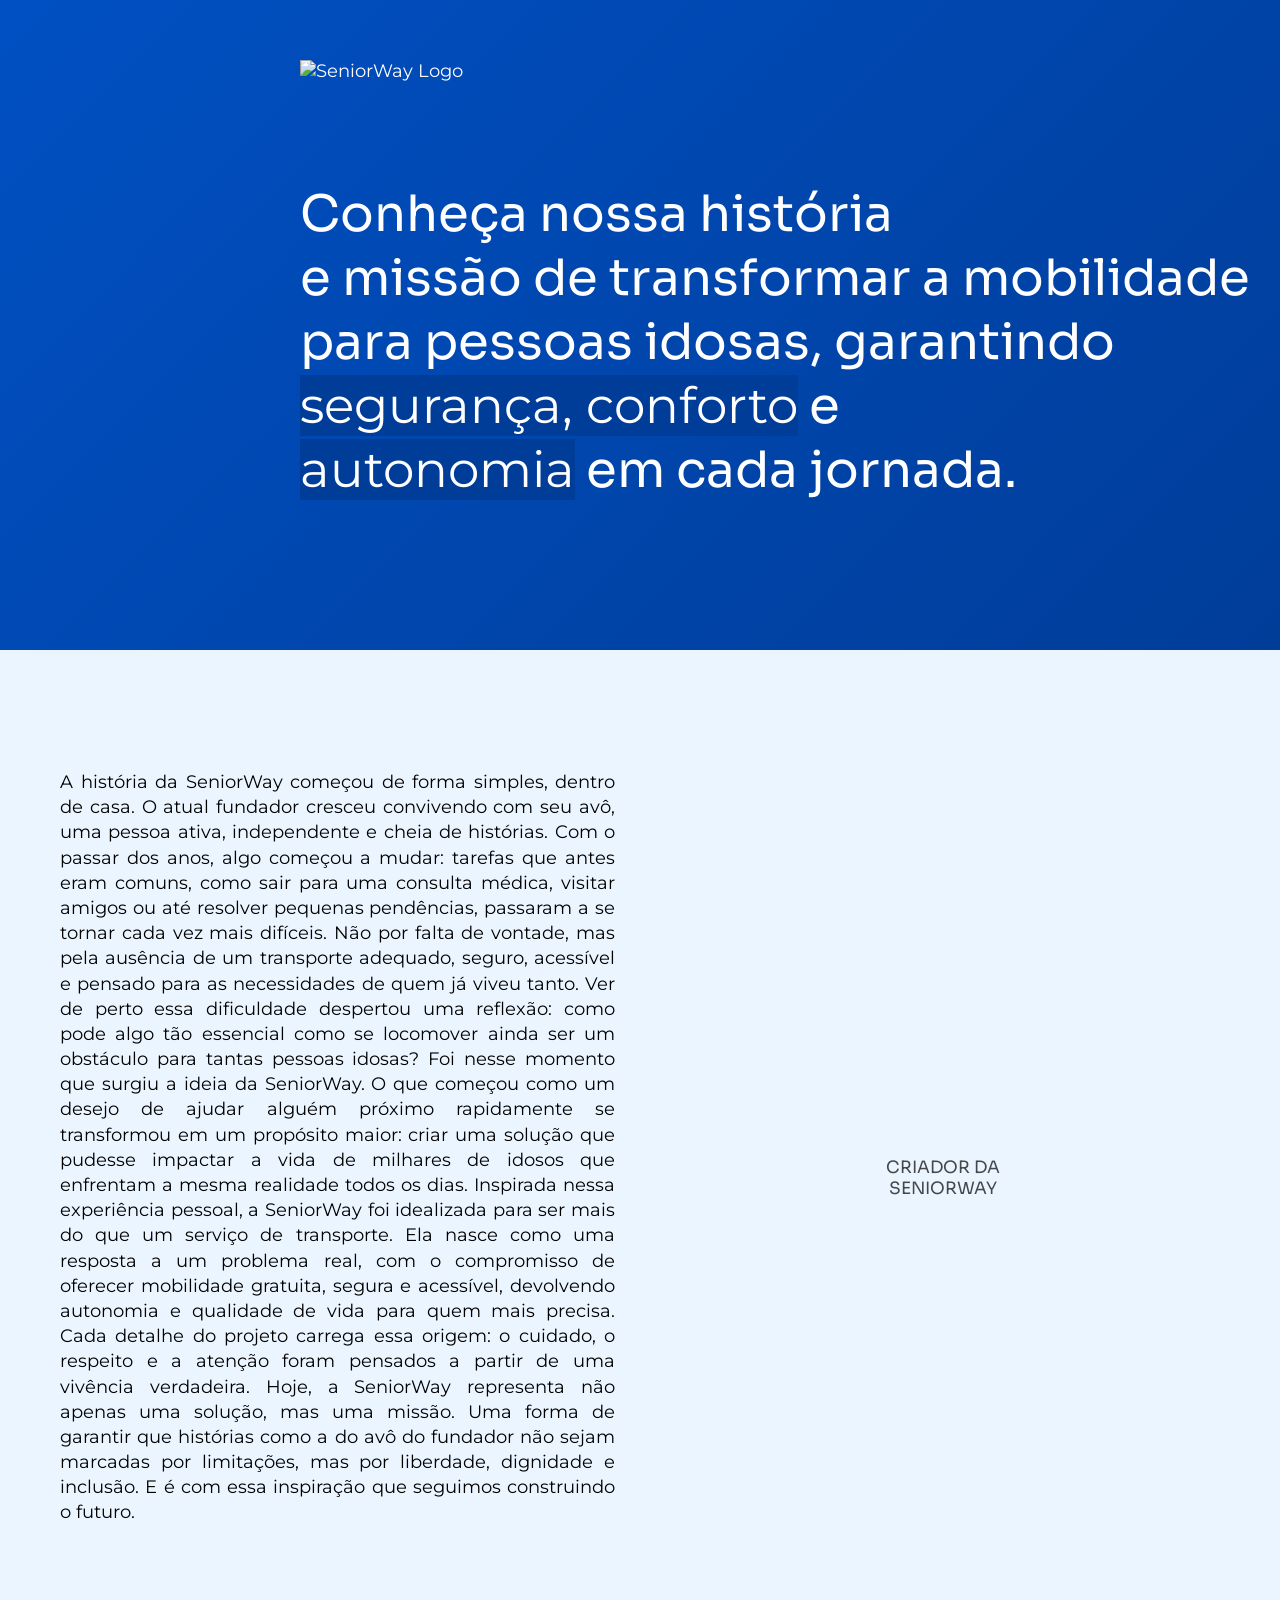
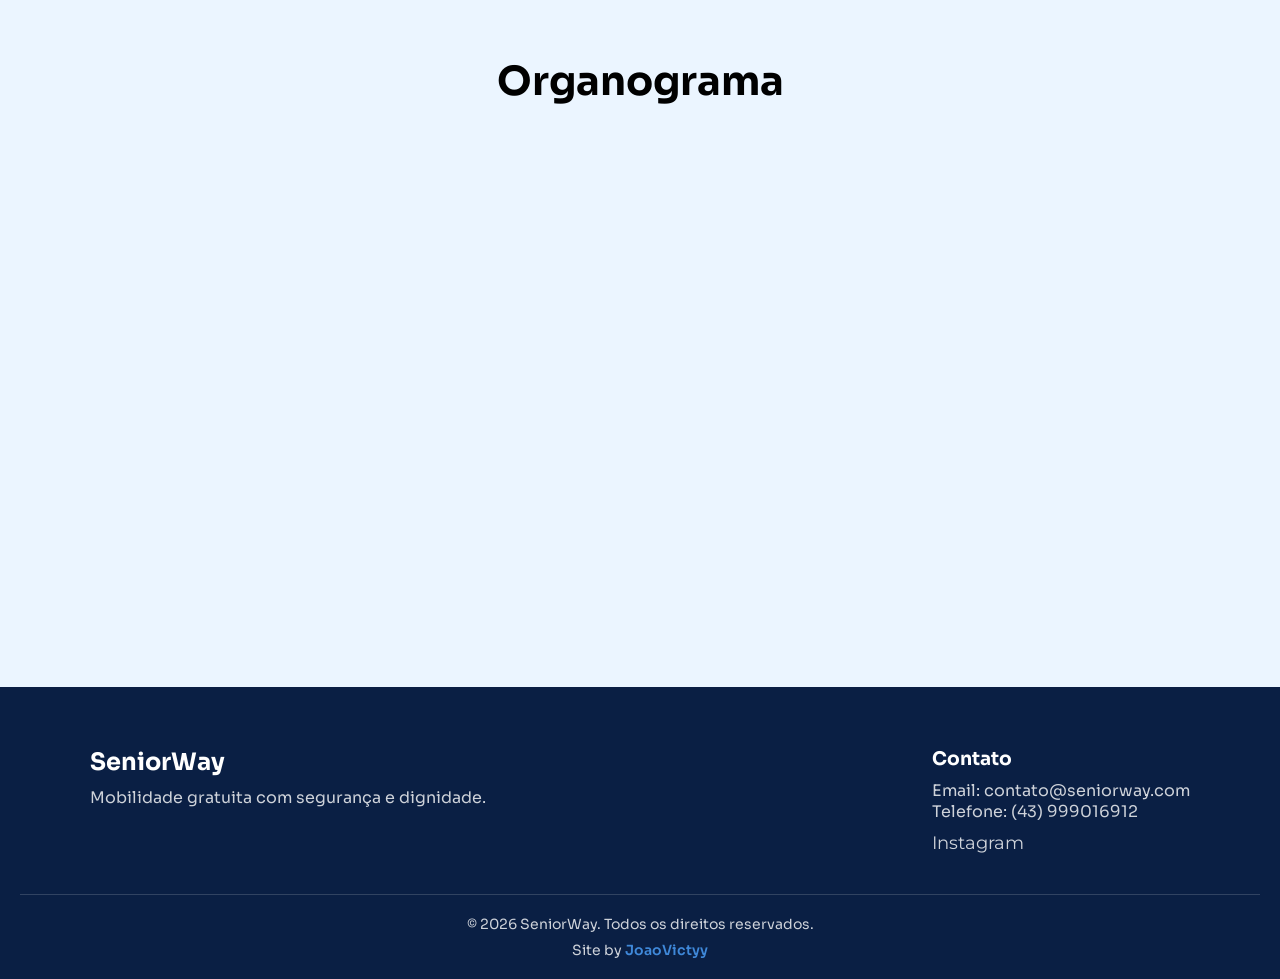
==== historia.html @ 5b8eee5d "Add files via upload" ====
<!DOCTYPE html>
<html lang="pt-br">

<head>
    <meta charset="UTF-8">
    <meta name="viewport" content="width=device-width, initial-scale=1.0">
    <title>SeniorWay</title>
    <link rel="stylesheet" href="style.css">
    <link rel="stylesheet" href="historia.css">
    <link rel="stylesheet" href="https://cdnjs.cloudflare.com/ajax/libs/treant-js/1.0/Treant.css">
    <script src="https://cdnjs.cloudflare.com/ajax/libs/raphael/2.3.0/raphael.min.js"></script>
    <script src="https://cdnjs.cloudflare.com/ajax/libs/treant-js/1.0/Treant.min.js"></script>
</head>

<body>

    <header>
        <div class="top">
            <div class="logo">
                <a href="./index.html">
                    <img src="./img/SeniorWayLogo.png" alt="SeniorWay Logo">
                </a>
            </div>
        </div>

        <div class="infos">
            <div class="texto">
                <p>
                    Conheça nossa história<br>
                    e missão de transformar a mobilidade<br>
                    para pessoas idosas, garantindo<br>
                    <span class="destaque">segurança, conforto</span> e<br>
                    <span class="destaque">autonomia</span> em cada jornada.
                </p>
            </div>
        </div>

    </header>

    <main>
        <div class="historia-container">

            <p class="historia-texto">
                A história da SeniorWay começou de forma simples, dentro de casa.

                O atual fundador cresceu convivendo com seu avô, uma pessoa ativa, independente e cheia de histórias.
                Com o
                passar dos anos, algo começou a mudar: tarefas que antes eram comuns, como sair para uma consulta
                médica,
                visitar amigos ou até resolver pequenas pendências, passaram a se tornar cada vez mais difíceis.

                Não por falta de vontade, mas pela ausência de um transporte adequado, seguro, acessível e pensado para
                as
                necessidades de quem já viveu tanto.

                Ver de perto essa dificuldade despertou uma reflexão: como pode algo tão essencial como se locomover
                ainda
                ser um obstáculo para tantas pessoas idosas?

                Foi nesse momento que surgiu a ideia da SeniorWay.

                O que começou como um desejo de ajudar alguém próximo rapidamente se transformou em um propósito maior:
                criar uma solução que pudesse impactar a vida de milhares de idosos que enfrentam a mesma realidade
                todos os
                dias.

                Inspirada nessa experiência pessoal, a SeniorWay foi idealizada para ser mais do que um serviço de
                transporte. Ela nasce como uma resposta a um problema real, com o compromisso de oferecer mobilidade
                gratuita, segura e acessível, devolvendo autonomia e qualidade de vida para quem mais precisa.

                Cada detalhe do projeto carrega essa origem: o cuidado, o respeito e a atenção foram pensados a partir
                de
                uma vivência verdadeira.

                Hoje, a SeniorWay representa não apenas uma solução, mas uma missão. Uma forma de garantir que histórias
                como a do avô do fundador não sejam marcadas por limitações, mas por liberdade, dignidade e inclusão.

                E é com essa inspiração que seguimos construindo o futuro.
            </p>

            <div class="foto">
                <img src="./img/dono.png" alt="">
                <span>CRIADOR DA SENIORWAY</span>
            </div>

        </div>
    </main>

    <div class="org">
        <h2>Organograma</h2>
        <div id="organograma"></div>
    </div>

    <!-- Modal -->
    <div id="modal" class="modal">
        <div class="modal-content">
            <span class="fechar">&times;</span>

            <img id="modal-img" src="" alt="Foto">

            <h2 id="modal-titulo"></h2>
            <p id="modal-texto"></p>
        </div>
    </div>

    <footer id="footer" class="footer">
        <div class="footer-container">

            <div class="footer-logo">
                <h2>SeniorWay</h2>
                <p>Mobilidade gratuita com segurança e dignidade.</p>
            </div>


            <div class="footer-contato">
                <h3>Contato</h3>
                <p>Email: contato@seniorway.com</p>
                <p>Telefone: (43) 999016912</p>

                <div class="social">
                    <a href="https://www.instagram.com/joao.victy/" target="_blank">Instagram</a>
                </div>
            </div>

        </div>

        <div class="footer-bottom">
            <p>© 2026 SeniorWay. Todos os direitos reservados.</p>
            <p class="creditos">Site by <span>JoaoVictyy</span>
            </p>
        </div>
    </footer>

</body>
<script src="historia.js"></script>

</html>
---- style.css ----
@import url('https://fonts.googleapis.com/css2?family=Montserrat:ital,wght@0,100..900;1,100..900&family=Sora:wght@100..800&display=swap');


* {
    user-select: none;
    margin: 0;
    padding: 0;
    box-sizing: border-box;
    scroll-behavior: smooth;
}

header {
    background: linear-gradient(135deg, #0050c3 0%, #003d99 100%);
    height: 650px;
}

.logo img {
    width: 130px;
    margin-left: 300px;
    cursor: pointer;
    margin-top: 40px;
}

.top {
    display: flex;
    justify-content: space-between;
    align-items: center;
    color: white;
}

.top a {
    color: white;
    text-decoration: none;
}

.top a:hover {
    opacity: 0.7;
}

.top li {
    cursor: pointer;
}

.top li:hover {
    color: rgba(157, 151, 151, 0.519);
}

.top ul {
    font-family: 'Montserrat', sans-serif;
    color: white;
    display: flex;
    list-style: none;
    margin-bottom: -35px;
    gap: 30px;
    margin-right: 200px;
}

.texto .destaque {
    background-color: #003d99;
    font-family: 'Montserrat', sans-serif;
}

.texto {
    font-family: 'Sora', sans-serif;
    color: white;
    font-size: 50px;
    margin-left: 300px;
    margin-top: 100px;
}

.sobre {
    padding: 100px 20px;
    margin-left: -400px;
    background: linear-gradient(135deg, #ffffff 0%, #fefefe 100%);
    color: #000000;
}

.sobre .container {
    max-width: 900px;
    margin: 0 auto;
    text-align: left;
}

.sobre h2 {
    font-family: 'Sora', sans-serif;
    font-size: 50px;
    margin-bottom: 30px;
    font-weight: 400;
}

.sobre p {
    font-family: 'Montserrat', sans-serif;
    font-size: 25px;
    line-height: 1.7;
    margin-bottom: 20px;
    opacity: 0.9;
}

.sobre .destaque {
    font-family: 'Inter', sans-serif;
    font-weight: 600;
    color: #2d71bd;
    border-bottom: 2px solid rgba(255, 255, 255, 0.4);
}

.impacto {
    font-family: 'Inter', sans-serif;
    font-size: 22px;
    font-weight: 600;
    color: #2d71bd;
    margin-top: 30px;
}

.canvas {
    background-color: #ebf5ff;
    height: 800px;
    display: flex;
    align-items: center;
    flex-direction: column;
    justify-content: center;
}

.parent {
    display: grid;
    grid-template-columns: repeat(6, 1fr);
    grid-auto-rows: 120px;
    gap: 15px;
    grid-auto-flow: dense;
    width: 90%;
    max-width: 1100px;
    margin: 0 auto;
}

/* cards */
.parent>div {
    cursor: pointer;
    background: linear-gradient(135deg, #0050c3 0%, #003d99 100%);
    border-radius: 20px;
    color: white;


    display: flex;
    align-items: center;
    justify-content: center;
    text-align: center;

    font-family: 'Sora', sans-serif;
    padding: 20px;
}

.parent>div:hover {
    transform: scale(1.03);
}

.div1 {
    grid-column: span 2;
    grid-row: span 2;
}

.div2 {
    grid-column: span 2;
}

.div3 {
    grid-column: span 2;
    grid-row: span 2;
}

.div4 {
    grid-column: span 2;
}

.div5 {
    grid-column: span 2;
    grid-row: span 2;
}

.div6 {
    grid-column: span 2;
}

.div7 {
    grid-column: span 2;
}

.div9 {
    grid-column: span 3;
}


.fechar {
    color: white;
    font-size: 30px;
    margin-left: 10px;
}

#modal-titulo,
#modal-texto {
    color: white;
    margin: 10px 15px;
}

.modal {
    display: none;
    position: fixed;
    inset: 0;
    background: rgba(0, 0, 0, 0.6);
    backdrop-filter: blur(6px);

    justify-content: center;
    align-items: center;
    z-index: 1000;
}

.modal-content {
    background: linear-gradient(135deg, #0050c3 0%, #003d99 100%);
    padding: 30px;
    border-radius: 20px;

    width: 450px;
    max-width: 90%;

    color: white;
    font-family: 'Sora', sans-serif;

    box-shadow: 0 20px 50px rgba(0, 0, 0, 0.4);

    animation: aparecer 0.3s ease;
}

@keyframes aparecer {
    from {
        opacity: 0;
        transform: scale(0.9);
    }

    to {
        opacity: 1;
        transform: scale(1);
    }
}

.fechar {
    position: absolute;
    top: 20px;
    right: 25px;

    font-size: 24px;
    cursor: pointer;
    color: white;
    opacity: 0.7;
}

.fechar:hover {
    opacity: 1;
}

#modal-titulo {
    font-size: 24px;
    margin-bottom: 15px;
}

#modal-texto {
    font-size: 16px;
    line-height: 1.6;
}

.footer {
    background: #0a1f44;
    color: white;
    padding: 60px 20px 20px;
    font-family: 'Sora', sans-serif;
}

.footer-container {
    max-width: 1100px;
    margin: 0 auto;

    display: flex;
    justify-content: space-between;
    flex-wrap: wrap;
    gap: 40px;
}

/* logo */
.footer-logo h2 {
    font-size: 24px;
    margin-bottom: 10px;
}

.footer-logo p {
    opacity: 0.8;
}

/* links */
.footer-links h3,
.footer-contato h3 {
    margin-bottom: 10px;
}

.footer-links a {
    display: block;
    color: white;
    text-decoration: none;
    margin-bottom: 8px;
    opacity: 0.8;
    transition: 0.3s;
}

.footer-links a:hover {
    opacity: 1;
}

.footer-contato p {
    opacity: 0.8;
}

.footer-bottom {
    border-top: 1px solid rgba(255, 255, 255, 0.2);
    margin-top: 40px;
    padding-top: 20px;
    text-align: center;
    font-size: 14px;
    opacity: 0.7;
}

.social a {
    display: inline-block;
    margin-top: 10px;
    color: white;
    text-decoration: none;
    opacity: 0.8;
    transition: 0.3s;
}

.social a:hover {
    opacity: 1;
    transform: translateY(-2px);
}

.footer-bottom {
    border-top: 1px solid rgba(255, 255, 255, 0.2);
    margin-top: 40px;
    padding-top: 20px;
    text-align: center;
    font-size: 14px;
    opacity: 0.8;
}

.creditos {
    margin-top: 8px;
}

.creditos span {
    color: #4da3ff;
    font-weight: 600;
}

.beneficios {
    padding: 200px;
    background: #ebf5ff;
    ;
    text-align: center;
}

.beneficios h2 {
    font-family: 'Sora', sans-serif;
    font-size: 40px;
    margin-bottom: 50px;
}

.passos {

    display: flex;
    justify-content: center;
    gap: 30px;
    flex-wrap: wrap;
}

.passo {
    background: white;
    padding: 25px;
    border-radius: 20px;
    width: 220px;

    box-shadow: 0 10px 30px rgba(0, 0, 0, 0.1);
    transition: 0.3s;
}

.passo:hover {
    transform: translateY(-5px);
}

.passo span {
    display: inline-block;
    width: 40px;
    height: 40px;

    background: linear-gradient(135deg, #0050c3, #003d99);
    color: white;

    border-radius: 50%;
    line-height: 40px;
    font-weight: bold;
    margin-bottom: 15px;
}

.passo h3 {
    font-family: 'Sora', sans-serif;
    margin-bottom: 10px;
}

.passo p {
    font-family: 'Montserrat', sans-serif;
    font-size: 14px;
    opacity: 0.8;
}

.container2 {
    margin-top: -100px;
}


h1 {
    font-family: 'Sora', sans-serif;
    font-size: 50px;
    margin-bottom: 30px;
    font-weight: 400;
}

.missão {
    margin-top: 70px;
}

.Visão {
    margin-top: 50px;
}

.Valores {
    margin-top: 50px;
}


.history {
    margin-top: 50px;
}

.animated-button {
    position: relative;
    display: flex;
    align-items: center;
    gap: 4px;
    padding: 16px 36px;
    border: 4px solid;
    border-color: transparent;
    font-size: 16px;
    background-color: #0050c3; 
    border-radius: 100px;
    font-weight: 600;
    color: #ffffff;
    cursor: pointer;
    overflow: hidden;
    transition: all 0.6s cubic-bezier(0.23, 1, 0.32, 1);
}

.animated-button svg {
    position: absolute;
    width: 24px;
    fill: #ffffff;
    z-index: 9;
    transition: all 0.8s cubic-bezier(0.23, 1, 0.32, 1);
}

.animated-button .arr-1 {
    right: 16px;
}

.animated-button .arr-2 {
    left: -25%;
}

.animated-button .circle {
    position: absolute;
    top: 50%;
    left: 50%;
    transform: translate(-50%, -50%);
    width: 20px;
    height: 20px;
    background-color: #0050c3;
    border-radius: 50%;
    opacity: 0;
    transition: all 0.8s cubic-bezier(0.23, 1, 0.32, 1);
}

.animated-button .text {
    position: relative;
    z-index: 1;
    transform: translateX(-12px);
    transition: all 0.8s cubic-bezier(0.23, 1, 0.32, 1);
}

.animated-button:hover {
    box-shadow: 0 0 0 12px transparent;
    color: #ffffff;
    border-radius: 12px;
}

.animated-button:hover .arr-1 {
    right: -25%;
}

.animated-button:hover .arr-2 {
    left: 16px;
}

.animated-button:hover .text {
    transform: translateX(12px);
}

.animated-button:hover svg {
    fill: #ffffff;
}

.animated-button:active {
    scale: 0.95;
    box-shadow: 0 0 0 4px rgb(185, 188, 179);
}

.animated-button:hover .circle {
    width: 220px;
    height: 220px;
    opacity: 1;
}

.animated-button {
    text-decoration: none;
    display: inline-flex; 
}

/* CSS */
.linhas-section {
    padding: 100px 20px;
}

.linhas-section h2 {
    font-family: 'Sora', sans-serif;
    font-size: 42px;
    color: #003d99;
    text-align: center;
    margin-bottom: 10px;
}

.subtitulo {
    text-align: center;
    color: #666;
    font-size: 18px;
    margin-bottom: 40px;
}

#busca-linha {
    width: 100%;
    max-width: 500px;
    display: block;
    margin: 0 auto 40px;
    padding: 15px 20px;
    border: 2px solid #dbe7ff;
    border-radius: 12px;
    font-size: 16px;
    outline: none;
}

#busca-linha:focus {
    border-color: #0050c3;
}

.lista-linhas {
    display: grid;
    grid-template-columns: repeat(auto-fit, minmax(280px, 1fr));
    gap: 25px;
}

.linha-card {
    background: white;
    border-radius: 20px;
    padding: 25px;
    box-shadow: 0 8px 25px rgba(0, 80, 195, 0.08);
    cursor: pointer;
    transition: 0.3s;
    border: 2px solid transparent;
}

.linha-card:hover {
    transform: translateY(-5px);
    border-color: #0050c3;
}

.linha-numero {
    display: inline-block;
    background: linear-gradient(135deg, #0050c3, #003d99);
    color: white;
    font-weight: bold;
    padding: 8px 14px;
    border-radius: 10px;
    margin-bottom: 15px;
}

.linha-card h3 {
    margin-bottom: 10px;
    color: #003d99;
    font-family: 'Sora', sans-serif;
}

.linha-card p {
    color: #666;
    line-height: 1.6;
}

#linha-itinerario {
    margin-top: 10px;
    padding-left: 20px;
}

#linha-itinerario li {
    margin-bottom: 8px;
}
---- historia.css ----
.historia-container {
    display: flex;
    align-items: center; 
    justify-content: center;
    gap: 50px;
    background-color: #ebf5ff;;

    max-width: 1200px;
    margin: 100px auto;
    padding: 20px;
}

a{
    text-decoration: none;
    color: #003d99;
    font-family: 'Montserrat', sans-serif;
    font-size: 18px;
    margin-top: 20px;
    display: inline-block;
}

body{
     background-color: #ebf5ff;;
}

.historia-texto {
    flex: 1;
    text-align: justify;
    line-height: 1.4;
     font-family: 'Montserrat', sans-serif;
    font-size: 18px;
}

.historia-texto p {
    text-align: justify;
    line-height: 1.7;
    font-size: 16px;
}

.foto {
    flex: 1;
    text-align: center;
    display: flex;
    flex-direction: column;
    align-items: center;
    justify-content: center;
}

.foto img {
    width: 100%;
    max-width: 450px;
    border-radius: 20px;
    box-shadow: 0 10px 30px rgba(0,0,0,0.2);
}

.foto span {
    display: block;
    margin-top: 60px;
     font-family: 'Sora', sans-serif;
    font-size: 17px;
    width: 200px;
    opacity: 0.7;
}

.nodeExample {
    padding: 10px 15px;
    border-radius: 8px;
    background: linear-gradient(135deg, #0050c3, #003d99);
    color: white;
    font-family: 'Sora', sans-serif;
    border: none;
}

.org {
    padding: 10px;
    background: #ebf5ff;
    text-align: center;
}

.org h2 {
    font-family: 'Sora', sans-serif;
    font-size: 40px;
    margin-bottom: -50px;
}

#organograma {
    width: 100%;
    min-height: 600px;
    margin-top: 20px;
}

#modal-img {
    width: 250px;        /* largura da imagem */
    height: 250px;       /* altura da imagem */
    object-fit: cover;   /* corta sem distorcer */
    border-radius: 50%;  /* deixa redonda */
    margin: 0 auto 20px; /* centraliza e dá espaço abaixo */
    display: block;
    border: 4px solid #0050c3;
}
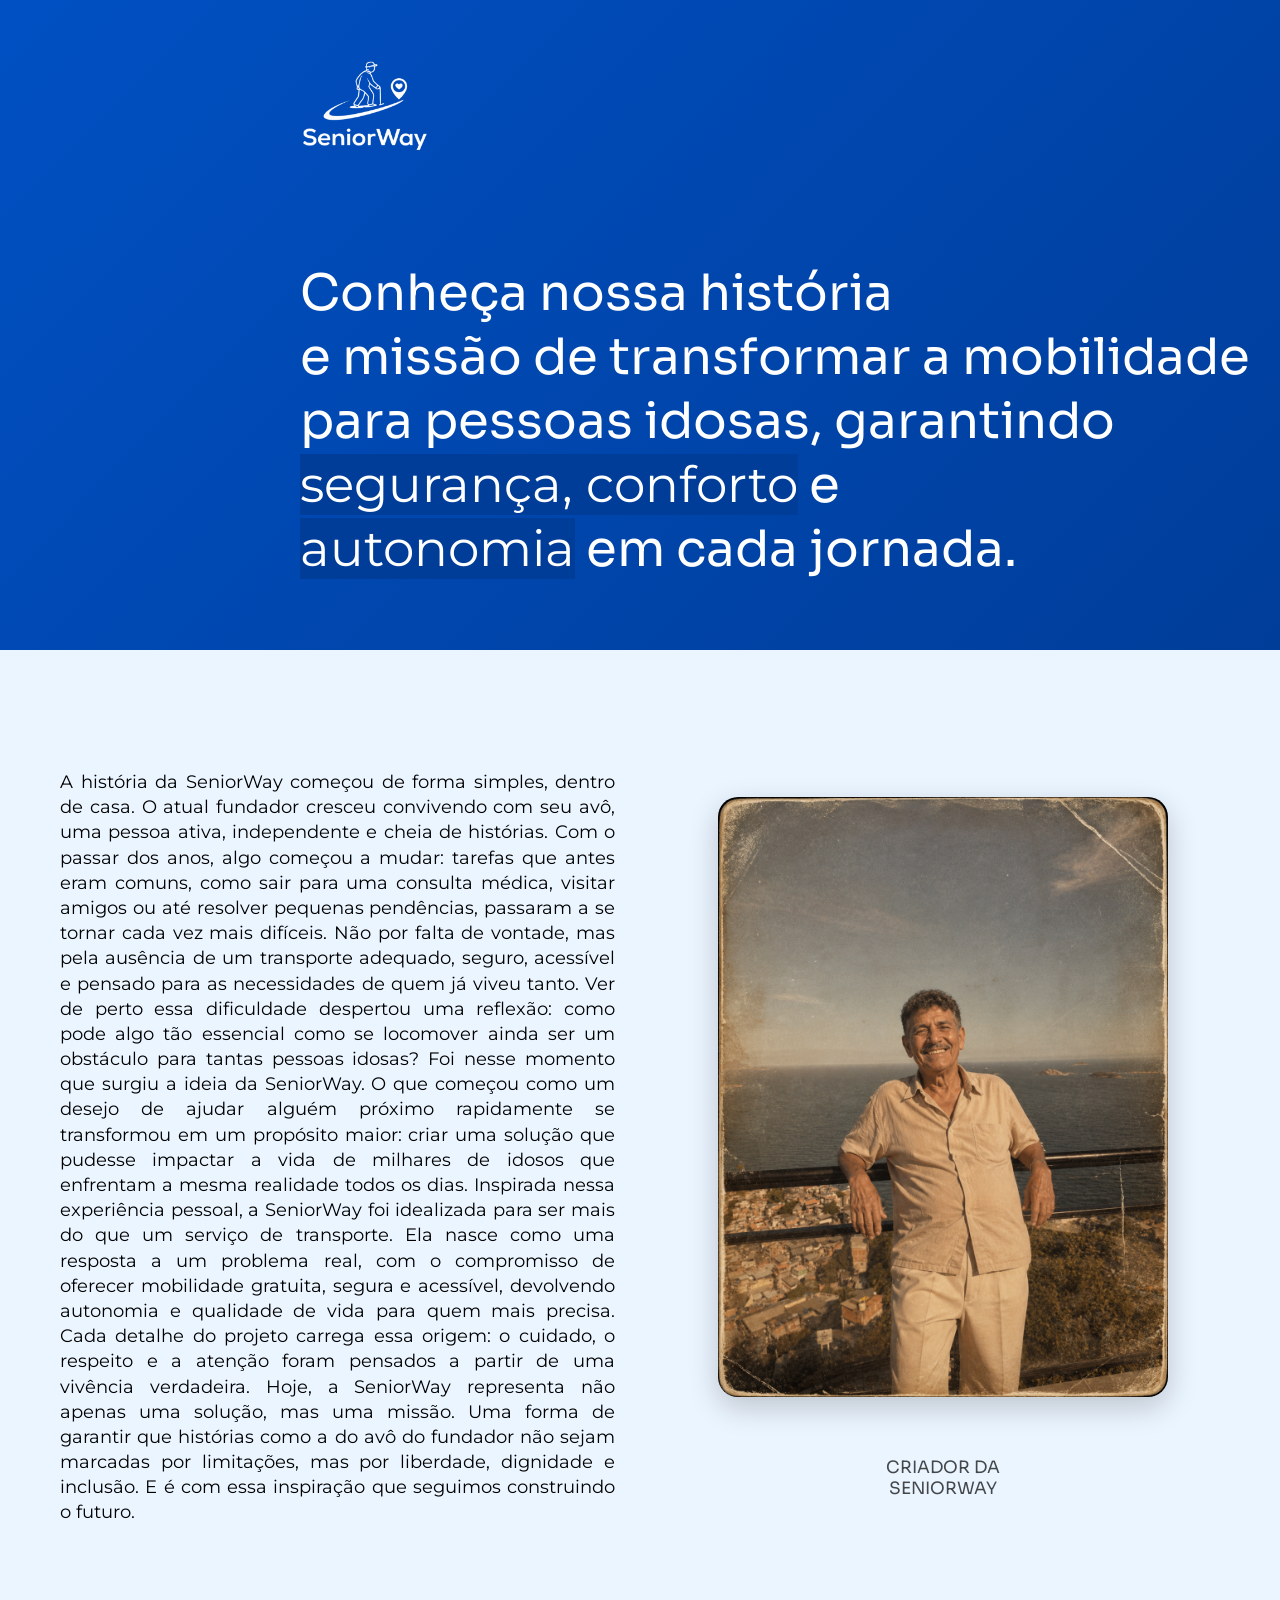
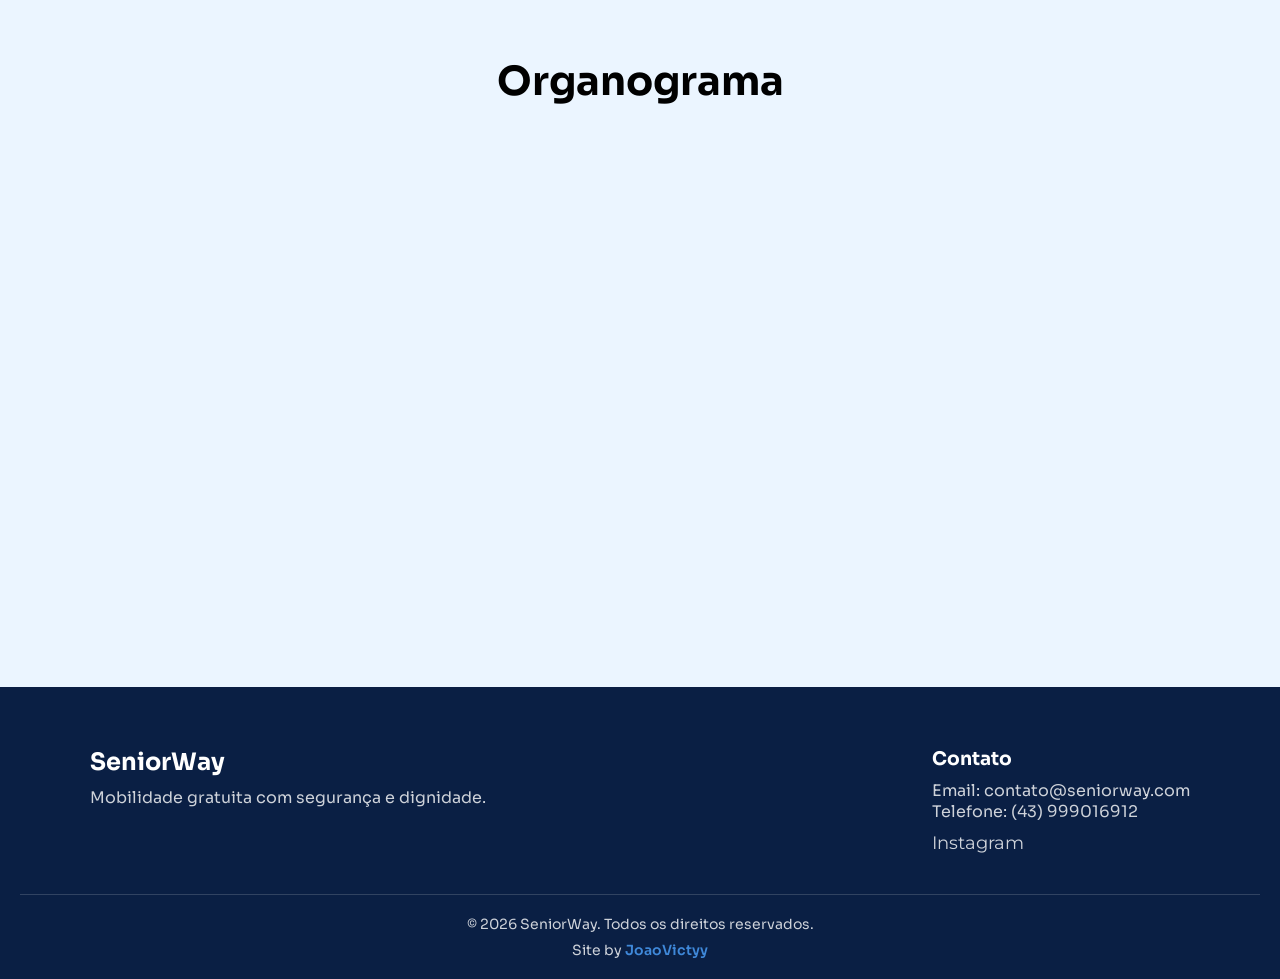
==== commit a44faa5b: "Update historia.html" ====
--- a/historia.html
+++ b/historia.html
@@ -18,7 +18,7 @@
         <div class="top">
             <div class="logo">
                 <a href="./index.html">
-                    <img src="./img/SeniorWayLogo.png" alt="SeniorWay Logo">
+                    <img src="SeniorWayLogo.png" alt="SeniorWay Logo">
                 </a>
             </div>
         </div>
@@ -79,7 +79,7 @@
             </p>
 
             <div class="foto">
-                <img src="./img/dono.png" alt="">
+                <img src="dono.png" alt="">
                 <span>CRIADOR DA SENIORWAY</span>
             </div>
 
@@ -134,4 +134,4 @@
 </body>
 <script src="historia.js"></script>
 
-</html>+</html>
